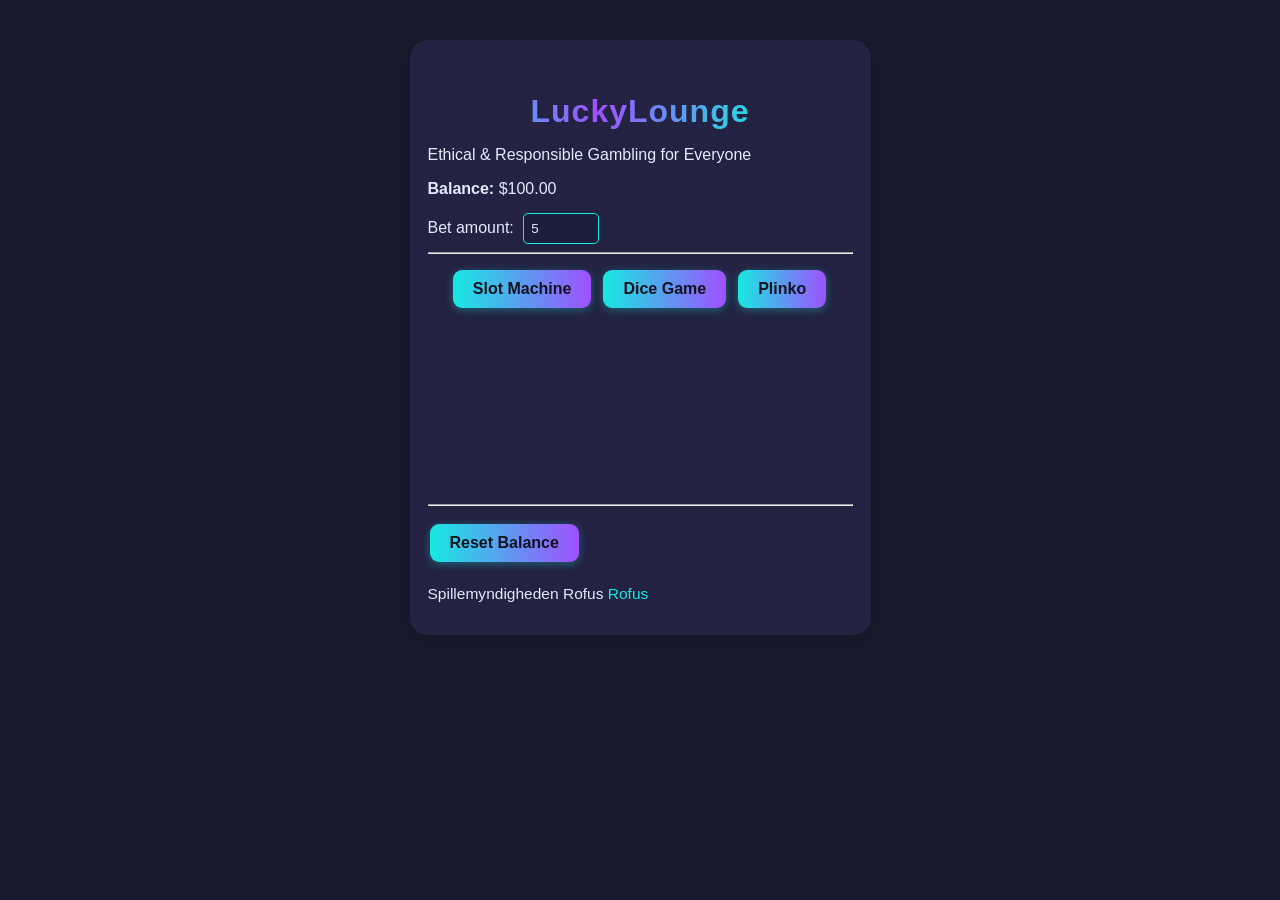
==== index.html @ 5c413198 "Update index.html" ====
<!DOCTYPE html>
<html lang="en">
<head>
  <meta charset="UTF-8">
  <title>LuckyLounge - Casino Games</title>
  <link rel="stylesheet" href="style.css">
</head>
<body>
<main id="app">
  <header>
    <h1>LuckyLounge</h1>
    <p>Ethical & Responsible Gambling for Everyone</p>
  </header>
  <section id="dashboard-section">
    <div style="margin-bottom:15px;">
      <strong>Balance:</strong> $<span id="balance"></span>
    </div>
    <label style="margin-bottom:10px;">Bet amount:
      <input type="number" id="bet-amount" min="1" value="5" style="width:60px;">
    </label>
    <hr/>
    <div class="game-buttons">
      <button onclick="showGame('slot')">Slot Machine</button>
      <button onclick="showGame('dice')">Dice Game</button>
      <button onclick="showGame('plinko')">Plinko</button>
    </div>
    <div id="game-section"></div>
    <hr/>
    <button onclick="resetBalance()" style="margin-top:10px;">Reset Balance</button>
    <div style="margin-top:8px;font-size:.97em;"> Spillemyndigheden Rofus <a href="https://www.spillemyndigheden.dk/rofus" target="_blank">Rofus</a></div>
  </section>
</main>
<script src="app.js"></script>
</body>
</html>
---- style.css ----
body {
  background: #19192c;
  color: #e1eaff;
  font-family: Segoe UI, Arial, sans-serif;
}
main#app {
  max-width: 425px;
  margin: 40px auto;
  padding: 32px 18px;
  background: #232242;
  border-radius: 18px;
  box-shadow: 0 6px 24px #0002;
}
h1 {
  font-size: 2rem;
  text-align:center;
  background: linear-gradient(90deg, #17e9e1, #9f50ff, #17e9e1 80%);
  background-clip: text;
  -webkit-background-clip: text;
  color: transparent;
  -webkit-text-fill-color: transparent;
  font-weight: 700;
  margin-bottom: 8px;
  letter-spacing: 1px;
}
h2 {
  text-align:center;
  color: #17e9e1;
}
button {
  margin: 8px 3px 15px 2px;
  padding: 10px 20px;
  font-size: 1em;
  background: linear-gradient(90deg, #17e9e1, #9f50ff );
  border:none;
  border-radius:9px;
  color:#13121e;
  font-weight:bold;
  cursor: pointer;
  box-shadow: 0 2px 8px #17e9e155;
  transition: background .16s;
}
button:hover { background: linear-gradient(90deg, #9f50ff, #17e9e1 ); }
input[type="number"] {
  border-radius:5px;
  border:1.3px solid #17e9e1;
  background: #1b1f3c;
  color: #e1eaff;
  padding: 7px;
  margin-left: 5px;
  margin-right:4px;
}
.game-buttons {
  display: flex;
  gap: 7px;
  justify-content:center;
}
#game-section { margin:18px auto 4px auto; min-height: 155px; }
/* --- Slot visuals --- */
.slot-reels {
  display: flex;
  justify-content: center;
  gap: 17px;
  margin: 17px 0 10px 0;
  height: 70px;
}
.slot-reel {
  width: 62px;
  height: 69px;
  background: linear-gradient(135deg, #2b215c 80%, #9f50ff1c);
  border-radius: 13px;
  color: #fff;
  font-size: 2.8em;
  display: flex;
  align-items: center;
  justify-content: center;
  box-shadow: 0 2px 18px rgba(23,233,225,.12);
  border: 2.5px solid #17e9e1;
  transition: box-shadow .2s, border-color .2s;
}
.slot-reel.jackpot { box-shadow: 0 0 32px #17e9e1,0 0 18px #fffa57; border-color: #fffa57; }
.slot-anim { animation: slotspin 0.21s linear 1; }
@keyframes slotspin {
  0% {transform:scaleY(1);}
  35% {transform:scaleY(0.5);}
  65% {transform:scaleY(1.4);}
  100% {transform:scaleY(1);}
}
/* --- Dice --- */
.dice-face {
  display: flex;
  align-items: center;
  justify-content: center;
  margin: 10px auto 5px auto;
}
.dice-svg {
  width: 62px; height: 62px;
  margin: 0 auto;
  border-radius: 12px;
  box-shadow: 0 2px 18px #17e9e117;
  background: linear-gradient(135deg,#232242,#1b1f3c 85%);
}
.dice-svg .dot { fill: #17e9e1; }
.dice-svg.jackpot { box-shadow: 0 0 32px #17e9e1,0 0 20px #9f50ff; }
/* --- Plinko --- */
.plinko-board { display: grid; grid-template-columns: repeat(7, 36px); grid-gap: 2px; justify-content:center; }
.plinko-cell {
  width:36px;height:36px;
  background:#3d2e72;
  border-radius:50%;
  display:flex;
  align-items:center;justify-content:center;
  font-size:1.35em;
  box-shadow:0 1px 7px #9f50ff19;
  transition: background .2s;
}
.plinko-ball {
  background: linear-gradient(135deg,#17e9e1,#9f50ff);
  color: #232242;
  font-weight:bold;
  box-shadow:0 2px 13px #17e9e176;
  z-index:2;
}
.plinko-prize-row {
  display: grid;
  grid-template-columns: repeat(7,36px);
  grid-gap: 2px;
  font-size: 1.13em;
  justify-content: center;
  margin-top: 8px;
}
.plinko-prize-cell {
  text-align:center;
  color:#fff;
  font-weight:bold;
  background: linear-gradient(90deg,#413193,#232242);
  border-radius:13px;
  border:2px solid #17e9e1;
  margin-bottom:6px;
  padding:6px 3px;
  transition: border-color .2s;
}
.plinko-prize-cell.jackpot {background: linear-gradient(90deg,#17e9e1,#fffa57); color:#232242; border-color: #fffa57;}
.plinko-skull { color: #ff3c82; background: #291f2a;}
a {
  color: #17e9e1;
  text-decoration: none;
  font-weight: 500;
  transition: color .2s;
}
a:hover { color: #9f50ff; text-decoration: underline; }
::-webkit-scrollbar { width:8px; background: #232242; }
::-webkit-scrollbar-thumb { background: #9f50ff; border-radius:8px; }
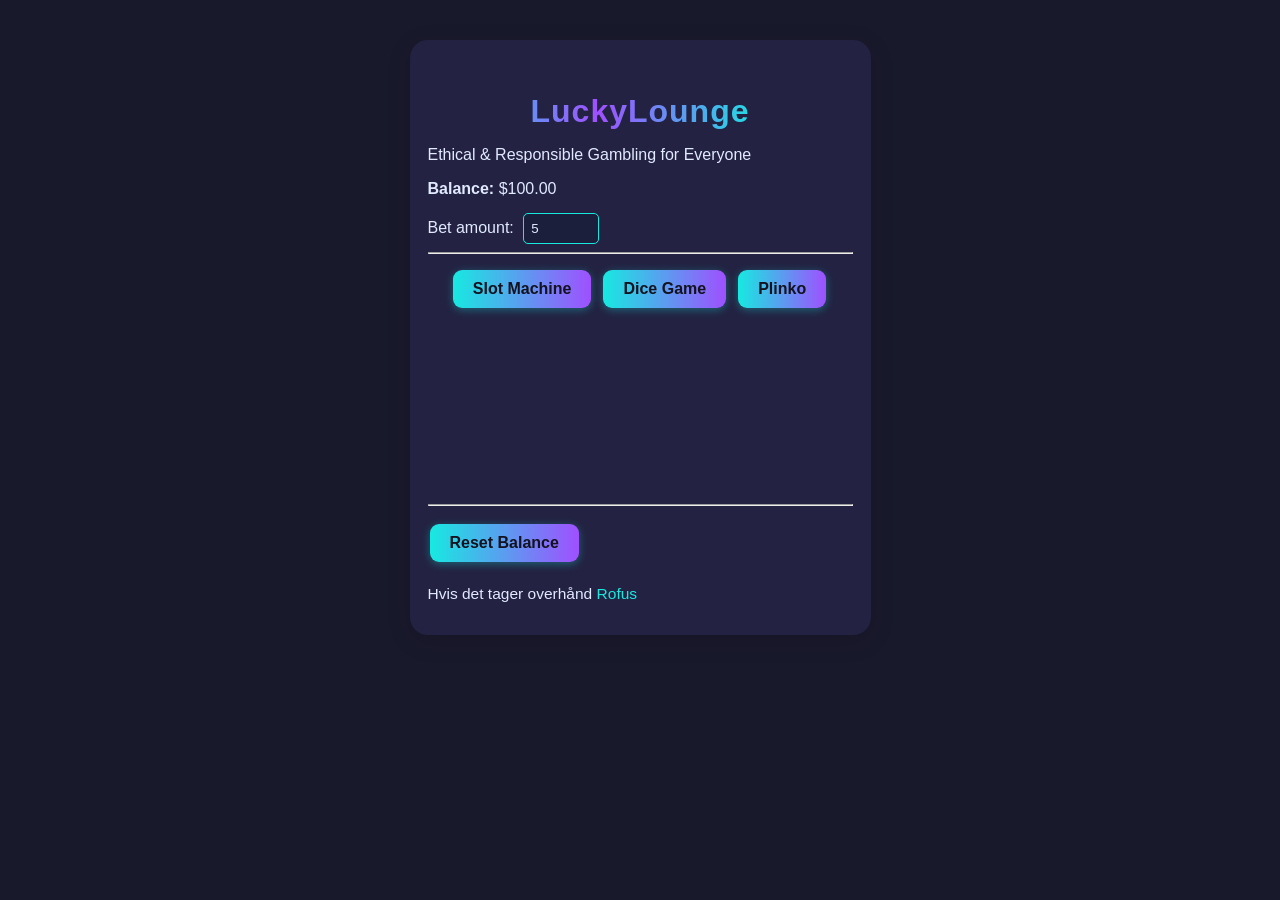
==== commit 0c11ce5d: "Update index.html" ====
--- a/index.html
+++ b/index.html
@@ -27,7 +27,7 @@
     <div id="game-section"></div>
     <hr/>
     <button onclick="resetBalance()" style="margin-top:10px;">Reset Balance</button>
-    <div style="margin-top:8px;font-size:.97em;"> Spillemyndigheden Rofus <a href="https://www.spillemyndigheden.dk/rofus" target="_blank">Rofus</a></div>
+    <div style="margin-top:8px;font-size:.97em;"> Hvis det tager overhånd <a href="https://www.spillemyndigheden.dk/rofus" target="_blank">Rofus</a></div>
   </section>
 </main>
 <script src="app.js"></script>
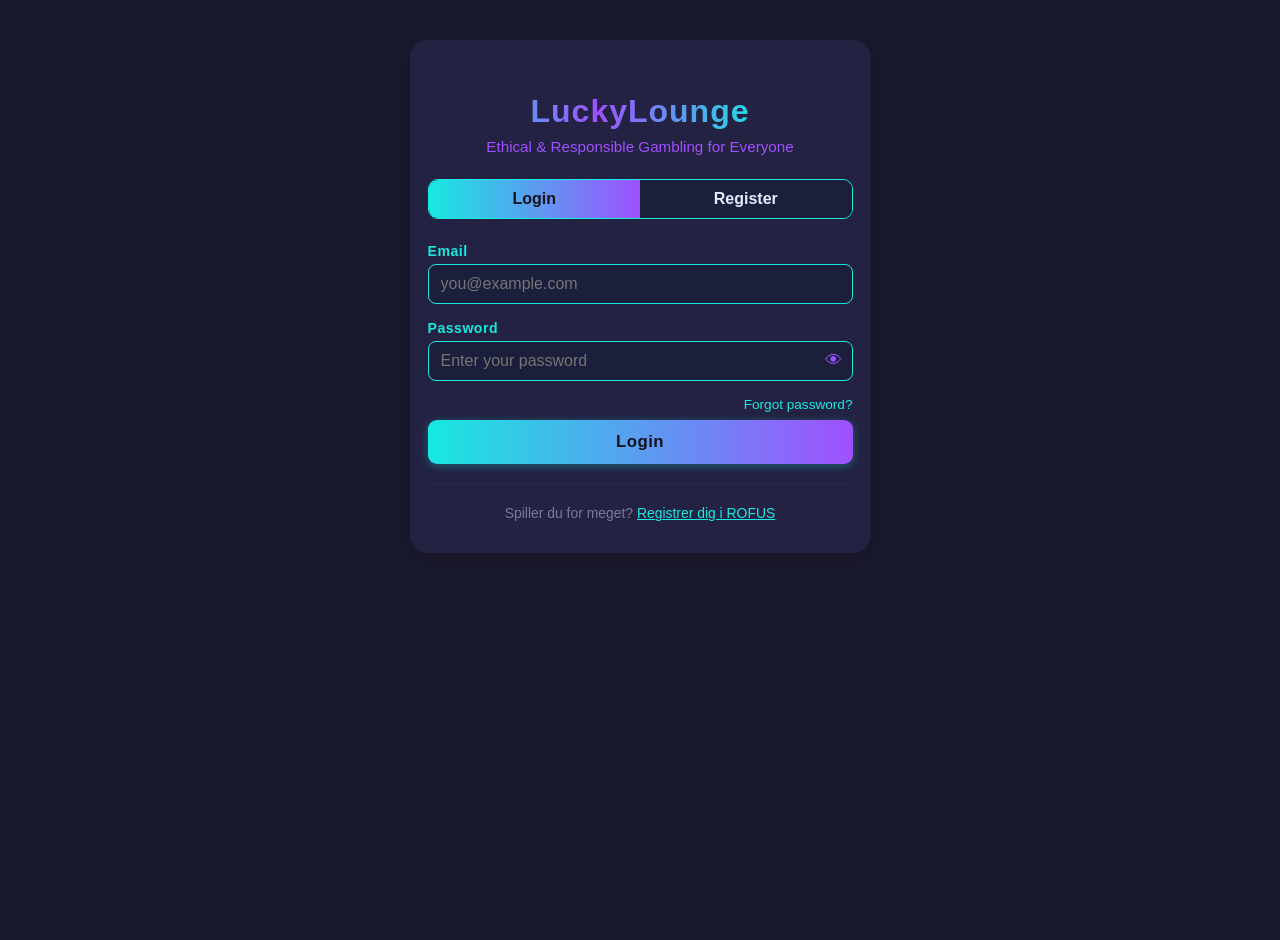
==== commit a1160986: "Update index.html" ====
--- a/index.html
+++ b/index.html
@@ -9,7 +9,12 @@
 <main id="app">
   <header>
     <h1>LuckyLounge</h1>
-    <p>Ethical & Responsible Gambling for Everyone</p>
+    <p>Ethical &amp; Responsible Gambling for Everyone</p>
+    <div id="user-bar" style="text-align:center; margin-top:6px; font-size:0.92em; color:#9f50ff;">
+      👤 <span id="user-greeting"></span>
+      &nbsp;·&nbsp;
+      <a href="#" onclick="logout()" style="color:#ff3c82; font-weight:600;">Logout</a>
+    </div>
   </header>
   <section id="dashboard-section">
     <div style="margin-bottom:15px;">
@@ -27,9 +32,25 @@
     <div id="game-section"></div>
     <hr/>
     <button onclick="resetBalance()" style="margin-top:10px;">Reset Balance</button>
-    <div style="margin-top:8px;font-size:.97em;"> Hvis det tager overhånd <a href="https://www.spillemyndigheden.dk/rofus" target="_blank">Rofus</a></div>
+    <div style="margin-top:8px;font-size:.97em;">Hvis det tager overhånd <a href="https://www.spillemyndigheden.dk/rofus" target="_blank">Rofus</a></div>
   </section>
 </main>
 <script src="app.js"></script>
+<script>
+  (function() {
+    const user = sessionStorage.getItem('ll_user');
+    if (!user) {
+      window.location.href = 'login.html';
+    } else {
+      const parsed = JSON.parse(user);
+      document.getElementById('user-greeting').textContent = parsed.username;
+    }
+  })();
+
+  function logout() {
+    sessionStorage.removeItem('ll_user');
+    window.location.href = 'login.html';
+  }
+</script>
 </body>
 </html>
--- a/style.css
+++ b/style.css
@@ -7,7 +7,7 @@
   max-width: 425px;
   margin: 40px auto;
   padding: 32px 18px;
-  background: #232242;
+  background:#232242;
   border-radius: 18px;
   box-shadow: 0 6px 24px #0002;
 }
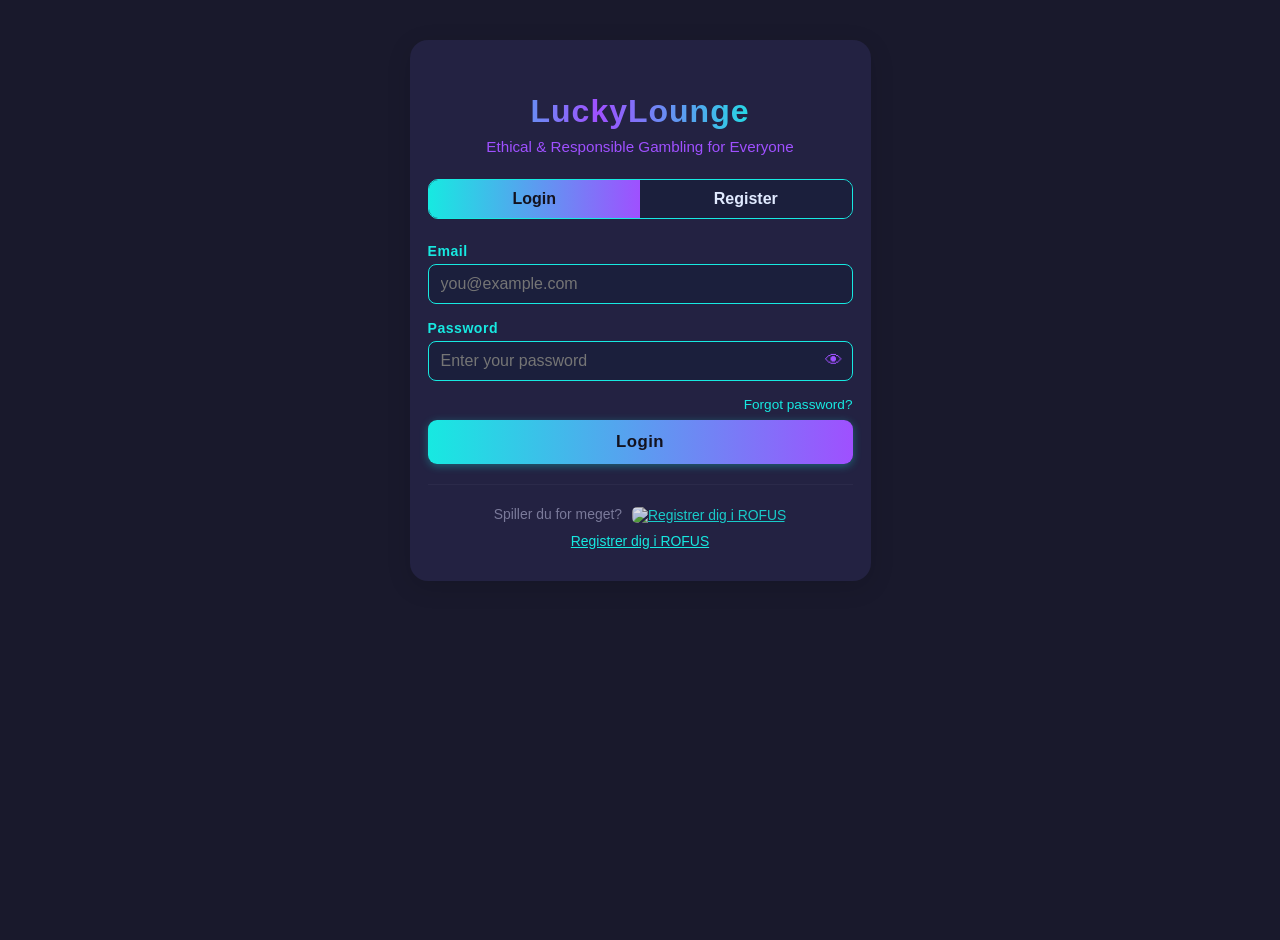
==== commit 3d081027: "Update index.html" ====
--- a/index.html
+++ b/index.html
@@ -2,8 +2,35 @@
 <html lang="en">
 <head>
   <meta charset="UTF-8">
+  <meta name="viewport" content="width=device-width, initial-scale=1.0">
   <title>LuckyLounge - Casino Games</title>
   <link rel="stylesheet" href="style.css">
+  <style>
+    .bet-row {
+      display: flex;
+      align-items: center;
+      gap: 10px;
+      margin-bottom: 15px;
+    }
+    .max-btn {
+      padding: 7px 16px;
+      font-size: 0.9em;
+      background: transparent;
+      border: 2px solid #17e94f;
+      border-radius: 9px;
+      color: #17e94f;
+      font-weight: bold;
+      cursor: pointer;
+      box-shadow: 0 0 8px #17e94f44;
+      transition: background .16s, color .16s, box-shadow .16s;
+      margin: 0;
+    }
+    .max-btn:hover {
+      background: #17e94f;
+      color: #13121e;
+      box-shadow: 0 0 16px #17e94f88;
+    }
+  </style>
 </head>
 <body>
 <main id="app">
@@ -20,9 +47,12 @@
     <div style="margin-bottom:15px;">
       <strong>Balance:</strong> $<span id="balance"></span>
     </div>
-    <label style="margin-bottom:10px;">Bet amount:
-      <input type="number" id="bet-amount" min="1" value="5" style="width:60px;">
-    </label>
+    <div class="bet-row">
+      <label>Bet amount:
+        <input type="number" id="bet-amount" min="1" value="5" style="width:60px;">
+      </label>
+      <button class="max-btn" onclick="setMaxBet()">Max</button>
+    </div>
     <hr/>
     <div class="game-buttons">
       <button onclick="showGame('slot')">Slot Machine</button>
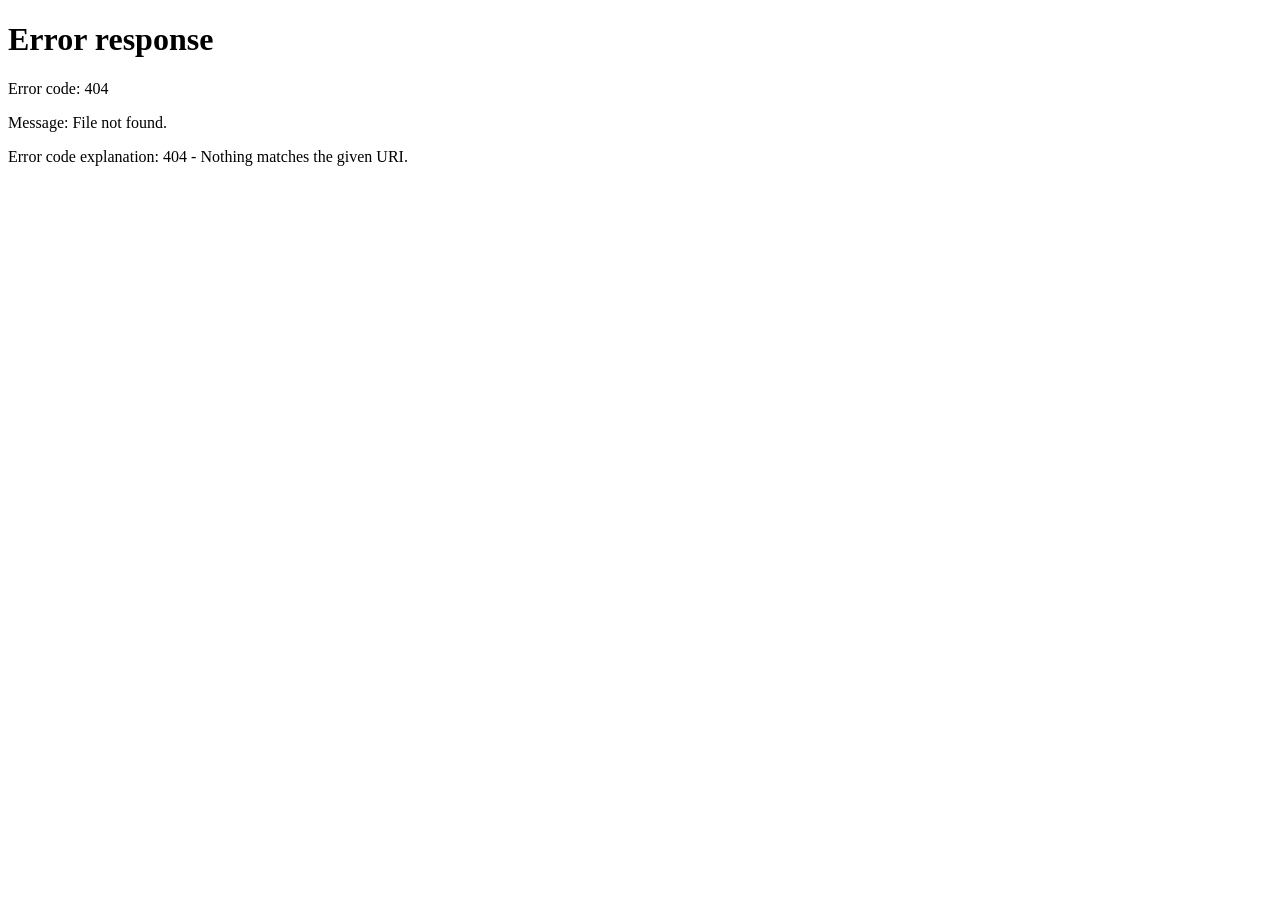
==== commit ad07f8a8: "Refactor index.html for improved layout and functionality Updated the HTML structure and added new s" ====
--- a/index.html
+++ b/index.html
@@ -4,83 +4,111 @@
   <meta charset="UTF-8">
   <meta name="viewport" content="width=device-width, initial-scale=1.0">
   <title>LuckyLounge - Casino Games</title>
-  <link rel="stylesheet" href="style.css">
-  <style>
-    .bet-row {
-      display: flex;
-      align-items: center;
-      gap: 10px;
-      margin-bottom: 15px;
-    }
-    .max-btn {
-      padding: 7px 16px;
-      font-size: 0.9em;
-      background: transparent;
-      border: 2px solid #17e94f;
-      border-radius: 9px;
-      color: #17e94f;
-      font-weight: bold;
-      cursor: pointer;
-      box-shadow: 0 0 8px #17e94f44;
-      transition: background .16s, color .16s, box-shadow .16s;
-      margin: 0;
-    }
-    .max-btn:hover {
-      background: #17e94f;
-      color: #13121e;
-      box-shadow: 0 0 16px #17e94f88;
-    }
-  </style>
+  <link rel="stylesheet" href="styles.css">
+  <script src="app.js" defer></script>
 </head>
 <body>
-<main id="app">
-  <header>
-    <h1>LuckyLounge</h1>
-    <p>Ethical &amp; Responsible Gambling for Everyone</p>
-    <div id="user-bar" style="text-align:center; margin-top:6px; font-size:0.92em; color:#9f50ff;">
-      👤 <span id="user-greeting"></span>
-      &nbsp;·&nbsp;
-      <a href="#" onclick="logout()" style="color:#ff3c82; font-weight:600;">Logout</a>
-    </div>
-  </header>
-  <section id="dashboard-section">
-    <div style="margin-bottom:15px;">
-      <strong>Balance:</strong> $<span id="balance"></span>
-    </div>
-    <div class="bet-row">
-      <label>Bet amount:
-        <input type="number" id="bet-amount" min="1" value="5" style="width:60px;">
-      </label>
-      <button class="max-btn" onclick="setMaxBet()">Max</button>
-    </div>
-    <hr/>
-    <div class="game-buttons">
-      <button onclick="showGame('slot')">Slot Machine</button>
-      <button onclick="showGame('dice')">Dice Game</button>
-      <button onclick="showGame('plinko')">Plinko</button>
-    </div>
-    <div id="game-section"></div>
-    <hr/>
-    <button onclick="resetBalance()" style="margin-top:10px;">Reset Balance</button>
-    <div style="margin-top:8px;font-size:.97em;">Hvis det tager overhånd <a href="https://www.spillemyndigheden.dk/rofus" target="_blank">Rofus</a></div>
-  </section>
-</main>
-<script src="app.js"></script>
-<script>
-  (function() {
-    const user = sessionStorage.getItem('ll_user');
-    if (!user) {
-      window.location.href = 'login.html';
-    } else {
-      const parsed = JSON.parse(user);
-      document.getElementById('user-greeting').textContent = parsed.username;
-    }
-  })();
+  <main id="app">
+    <header>
+      <h1>LuckyLounge</h1>
+      <p>Ethical &amp; Responsible Gambling for Everyone</p>
+      <div id="user-bar" class="user-bar">
+        <div class="account-pill">
+          <span class="account-label">Signed in</span>
+          <strong id="user-greeting"></strong>
+        </div>
+        <nav class="account-actions" aria-label="Account actions">
+          <a class="account-link" href="wallet.html">Virtual money</a>
+          <a class="account-link logout-link" href="#" id="logout-link">Logout</a>
+        </nav>
+      </div>
+    </header>
 
-  function logout() {
-    sessionStorage.removeItem('ll_user');
-    window.location.href = 'login.html';
-  }
-</script>
+    <section id="frontpage-section">
+      <div class="intro-panel">
+        <p class="eyebrow">Play money only</p>
+        <h2>Choose a game before you play</h2>
+        <p>
+          LuckyLounge is for short entertainment with virtual money. Pick a game,
+          set a small limit, and stop when it stops being fun.
+        </p>
+      </div>
+
+      <div class="game-preview-grid" aria-label="Available games">
+        <article class="game-card">
+          <div class="game-card-art slot-art" aria-hidden="true">
+            <span>&#127826;</span>
+            <span>&#11088;</span>
+            <span>&#128142;</span>
+          </div>
+          <h3>Slot Machine</h3>
+          <p>Spin three reels. Matching symbols can return a virtual prize.</p>
+          <a class="game-choice-btn" href="slot.html">Open Slot Machine</a>
+        </article>
+
+        <article class="game-card">
+          <div class="game-card-art dice-art" aria-hidden="true">
+            <span></span>
+            <span></span>
+            <span></span>
+            <span></span>
+            <span></span>
+            <span></span>
+          </div>
+          <h3>Dice Game</h3>
+          <p>Roll one die. Rolling a six gives the highest virtual payout.</p>
+          <a class="game-choice-btn" href="dice.html">Open Dice Game</a>
+        </article>
+
+        <article class="game-card">
+          <div class="game-card-art plinko-art" aria-hidden="true">
+            <div class="preview-plinko-row">
+              <span></span>
+            </div>
+            <div class="preview-plinko-row">
+              <span></span>
+              <span></span>
+            </div>
+            <div class="preview-plinko-row">
+              <span></span>
+              <span></span>
+              <span></span>
+            </div>
+            <div class="preview-plinko-row">
+              <strong>20x</strong>
+              <strong>Lose</strong>
+              <strong>20x</strong>
+            </div>
+          </div>
+          <h3>Plinko</h3>
+          <p>Drop the ball through the board and see which prize slot it reaches.</p>
+          <a class="game-choice-btn" href="plinko.html">Open Plinko</a>
+        </article>
+      </div>
+
+      <aside class="responsible-panel">
+        <div>
+          <p class="eyebrow">Important</p>
+          <h2>ROFUS and responsible play</h2>
+          <p>
+            If gambling starts to feel stressful, hard to control, or no longer fun,
+            take a break and use official help tools.
+          </p>
+        </div>
+        <a class="rofus-card" href="https://www.spillemyndigheden.dk/rofus" target="_blank">
+          <img
+            src="https://www.spillemyndigheden.dk/uploads/styles/cropped_style/public/2018-12/spm-m%C3%A6rket-centered_0.jpg?itok=l9rOKFnd"
+            alt="ROFUS">
+          <span>Go to ROFUS</span>
+        </a>
+      </aside>
+    </section>
+
+    <nav class="frontpage-nav" aria-label="Project links">
+      <a href="wallet.html">Add virtual money</a>
+      <a href="about.html">About the project</a>
+      <a href="https://www.spillemyndigheden.dk/rofus" target="_blank">ROFUS</a>
+    </nav>
+  </main>
 </body>
 </html>
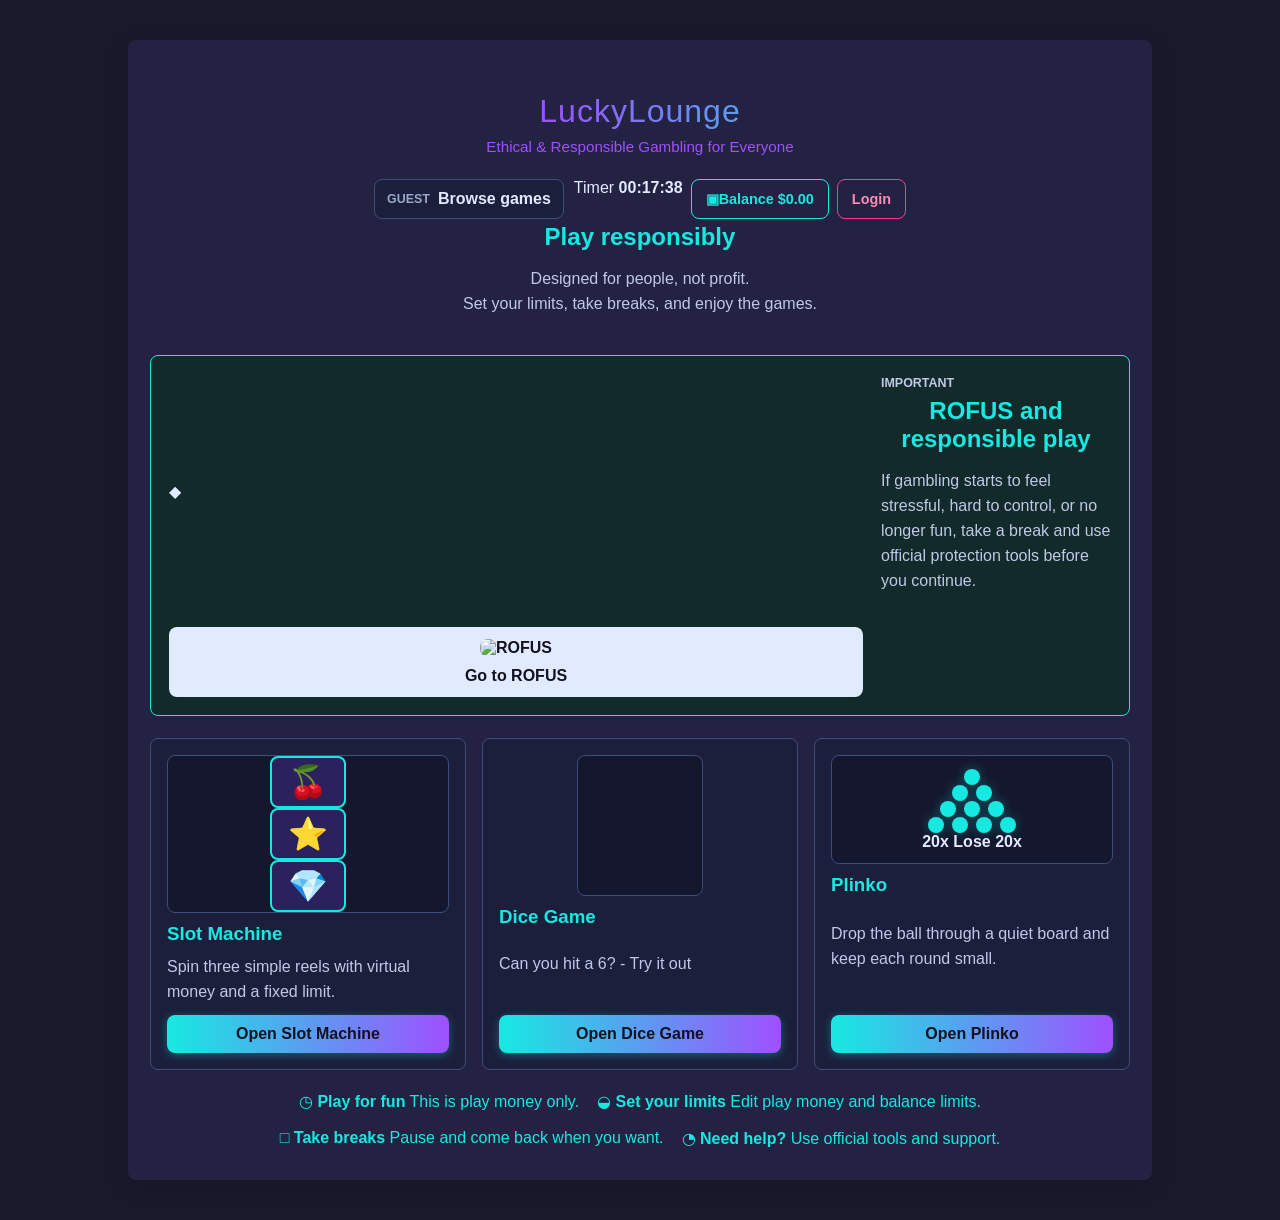
==== commit 2256298e: "Revise homepage for responsible gaming emphasis Updated the title and content to emphasize responsib" ====
--- a/index.html
+++ b/index.html
@@ -1,16 +1,18 @@
 <!DOCTYPE html>
 <html lang="en">
 <head>
+  <!-- Basic page metadata and shared homepage assets. -->
   <meta charset="UTF-8">
   <meta name="viewport" content="width=device-width, initial-scale=1.0">
-  <title>LuckyLounge - Casino Games</title>
+  <title>LuckyLounge - Responsible Game Selection</title>
   <link rel="stylesheet" href="styles.css">
   <script src="app.js" defer></script>
 </head>
-<body>
+<body class="frontpage-body">
   <main id="app">
+    <!-- Top brand and account area shown on the homepage. -->
     <header>
-      <h1>LuckyLounge</h1>
+      <h1><a href="index.html">LuckyLounge</a></h1>
       <p>Ethical &amp; Responsible Gambling for Everyone</p>
       <div id="user-bar" class="user-bar">
         <div class="account-pill">
@@ -18,81 +20,37 @@
           <strong id="user-greeting"></strong>
         </div>
         <nav class="account-actions" aria-label="Account actions">
-          <a class="account-link" href="wallet.html">Virtual money</a>
+          <span class="timer-pill">Timer <strong>00:17:38</strong></span>
+          <a class="account-link balance-link" href="wallet.html">
+            <span class="account-icon" aria-hidden="true">▣</span>
+            <span>Balance <strong>$<span id="balance"></span></strong></span>
+          </a>
           <a class="account-link logout-link" href="#" id="logout-link">Logout</a>
         </nav>
       </div>
     </header>
 
+    <!-- Main homepage content with intro text, safety banner, and game cards. -->
     <section id="frontpage-section">
+      <!-- Hero message that frames the site around responsible play. -->
       <div class="intro-panel">
-        <p class="eyebrow">Play money only</p>
-        <h2>Choose a game before you play</h2>
+        <h2>Play <span>responsibly</span></h2>
         <p>
-          LuckyLounge is for short entertainment with virtual money. Pick a game,
-          set a small limit, and stop when it stops being fun.
+          Designed for people, not profit.
+          <br>
+          Set your limits, take breaks, and enjoy the games.
         </p>
       </div>
 
-      <div class="game-preview-grid" aria-label="Available games">
-        <article class="game-card">
-          <div class="game-card-art slot-art" aria-hidden="true">
-            <span>&#127826;</span>
-            <span>&#11088;</span>
-            <span>&#128142;</span>
-          </div>
-          <h3>Slot Machine</h3>
-          <p>Spin three reels. Matching symbols can return a virtual prize.</p>
-          <a class="game-choice-btn" href="slot.html">Open Slot Machine</a>
-        </article>
-
-        <article class="game-card">
-          <div class="game-card-art dice-art" aria-hidden="true">
-            <span></span>
-            <span></span>
-            <span></span>
-            <span></span>
-            <span></span>
-            <span></span>
-          </div>
-          <h3>Dice Game</h3>
-          <p>Roll one die. Rolling a six gives the highest virtual payout.</p>
-          <a class="game-choice-btn" href="dice.html">Open Dice Game</a>
-        </article>
-
-        <article class="game-card">
-          <div class="game-card-art plinko-art" aria-hidden="true">
-            <div class="preview-plinko-row">
-              <span></span>
-            </div>
-            <div class="preview-plinko-row">
-              <span></span>
-              <span></span>
-            </div>
-            <div class="preview-plinko-row">
-              <span></span>
-              <span></span>
-              <span></span>
-            </div>
-            <div class="preview-plinko-row">
-              <strong>20x</strong>
-              <strong>Lose</strong>
-              <strong>20x</strong>
-            </div>
-          </div>
-          <h3>Plinko</h3>
-          <p>Drop the ball through the board and see which prize slot it reaches.</p>
-          <a class="game-choice-btn" href="plinko.html">Open Plinko</a>
-        </article>
-      </div>
-
+      <!-- Responsible gambling notice with a direct link to ROFUS. -->
       <aside class="responsible-panel">
+        <div class="responsible-icon" aria-hidden="true">◆</div>
         <div>
           <p class="eyebrow">Important</p>
           <h2>ROFUS and responsible play</h2>
           <p>
             If gambling starts to feel stressful, hard to control, or no longer fun,
-            take a break and use official help tools.
+            take a break and use official protection tools before you continue.
           </p>
         </div>
         <a class="rofus-card" href="https://www.spillemyndigheden.dk/rofus" target="_blank">
@@ -102,12 +60,82 @@
           <span>Go to ROFUS</span>
         </a>
       </aside>
+
+      <!-- Overview cards that link to each available game. -->
+      <div class="game-preview-grid" aria-label="Available games">
+        <article class="game-card">
+          <div class="game-card-art slot-art" aria-hidden="true">
+            <div class="slot-machine-preview">
+              <span class="slot-preview-reel">&#127826;</span>
+              <span class="slot-preview-reel">&#11088;</span>
+              <span class="slot-preview-reel">&#128142;</span>
+              <div class="slot-lever"></div>
+            </div>
+          </div>
+          <h3>Slot Machine</h3>
+          <p>Spin three simple reels with virtual money and a fixed limit.</p>
+          <a class="game-choice-btn" href="slot.html">Open Slot Machine</a>
+        </article>
+
+        <article class="game-card">
+          <div class="game-card-art dice-art" aria-hidden="true">
+            <div class="simple-dice-preview">
+              <span></span>
+              <span></span>
+              <span></span>
+              <span></span>
+              <span></span>
+              <span></span>
+            </div>
+          </div>
+          <h3>Dice Game</h3>
+          <p>Can you hit a 6? - Try it out</p>
+          <a class="game-choice-btn" href="dice.html">Open Dice Game</a>
+        </article>
+
+        <article class="game-card">
+          <div class="game-card-art plinko-art" aria-hidden="true">
+            <div class="plinko-preview-board">
+              <div class="preview-plinko-row"><span></span></div>
+              <div class="preview-plinko-row"><span></span><span></span></div>
+              <div class="preview-plinko-row"><span></span><span></span><span></span></div>
+              <div class="preview-plinko-row"><span></span><span></span><span></span><span></span></div>
+              <div class="preview-plinko-prizes">
+                <strong>20x</strong>
+                <strong>Lose</strong>
+                <strong>20x</strong>
+              </div>
+            </div>
+          </div>
+          <h3>Plinko</h3>
+          <p>Drop the ball through a quiet board and keep each round small.</p>
+          <a class="game-choice-btn" href="plinko.html">Open Plinko</a>
+        </article>
+      </div>
     </section>
 
+    <!-- Quick links to supporting pages and player safety information. -->
     <nav class="frontpage-nav" aria-label="Project links">
-      <a href="wallet.html">Add virtual money</a>
-      <a href="about.html">About the project</a>
-      <a href="https://www.spillemyndigheden.dk/rofus" target="_blank">ROFUS</a>
+      <a href="about.html">
+        <span class="nav-icon" aria-hidden="true">◷</span>
+        <strong>Play for fun</strong>
+        <span>This is play money only.</span>
+      </a>
+      <a href="wallet.html">
+        <span class="nav-icon" aria-hidden="true">◒</span>
+        <strong>Set your limits</strong>
+        <span>Edit play money and balance limits.</span>
+      </a>
+      <a href="about.html">
+        <span class="nav-icon" aria-hidden="true">□</span>
+        <strong>Take breaks</strong>
+        <span>Pause and come back when you want.</span>
+      </a>
+      <a href="https://www.spillemyndigheden.dk/rofus" target="_blank">
+        <span class="nav-icon" aria-hidden="true">◔</span>
+        <strong>Need help?</strong>
+        <span>Use official tools and support.</span>
+      </a>
     </nav>
   </main>
 </body>
--- a/styles.css
+++ b/styles.css
@@ -0,0 +1,1031 @@
+body {
+  background: #19192c;
+  color: #e1eaff;
+  font-family: Segoe UI, Arial, sans-serif;
+  min-height: 100vh;
+  margin: 0;
+}
+
+main#app {
+  max-width: 980px;
+  margin: 40px auto;
+  padding: 32px 22px;
+  background: #232242;
+  border-radius: 8px;
+  box-shadow: 0 6px 24px #0002;
+}
+
+main#app.auth-app {
+  max-width: 425px;
+}
+
+h1 {
+  font-size: 2rem;
+  text-align: center;
+  background: linear-gradient(90deg, #17e9e1, #9f50ff, #17e9e1 80%);
+  background-clip: text;
+  -webkit-background-clip: text;
+  color: transparent;
+  -webkit-text-fill-color: transparent;
+  font-weight: 700;
+  margin-bottom: 8px;
+  letter-spacing: 1px;
+}
+
+h2,
+h4 {
+  text-align: center;
+  color: #17e9e1;
+}
+
+header p {
+  text-align: center;
+  color: #9f50ff;
+  margin: 0 0 24px 0;
+  font-size: 0.95em;
+}
+
+button {
+  margin: 8px 3px 15px 2px;
+  padding: 10px 20px;
+  font-size: 1em;
+  background: linear-gradient(90deg, #17e9e1, #9f50ff);
+  border: none;
+  border-radius: 8px;
+  color: #13121e;
+  font-weight: bold;
+  cursor: pointer;
+  box-shadow: 0 2px 8px #17e9e155;
+  transition: background .16s, color .16s, box-shadow .16s;
+}
+
+button:hover {
+  background: linear-gradient(90deg, #9f50ff, #17e9e1);
+}
+
+a {
+  color: #17e9e1;
+  text-decoration: none;
+  font-weight: 500;
+  transition: color .2s;
+}
+
+a:hover {
+  color: #9f50ff;
+  text-decoration: underline;
+}
+
+hr {
+  border: none;
+  border-top: 1px solid #2b2a4a;
+}
+
+.user-bar {
+  display: flex;
+  align-items: center;
+  justify-content: center;
+  gap: 10px;
+  margin: 14px auto 0 auto;
+  flex-wrap: wrap;
+}
+
+.account-pill {
+  display: flex;
+  align-items: center;
+  gap: 8px;
+  background: #1b1f3c;
+  border: 1px solid #3d4e7c;
+  border-radius: 8px;
+  color: #e1eaff;
+  min-height: 38px;
+  padding: 0 12px;
+}
+
+.account-label {
+  color: #9ca8c8;
+  font-size: 0.78em;
+  font-weight: 700;
+  letter-spacing: 0;
+  text-transform: uppercase;
+}
+
+.account-actions {
+  display: flex;
+  gap: 8px;
+  flex-wrap: wrap;
+  justify-content: center;
+}
+
+.account-link {
+  display: inline-flex;
+  align-items: center;
+  justify-content: center;
+  min-height: 38px;
+  padding: 0 14px;
+  background: transparent;
+  border: 1.5px solid #17e9e1;
+  border-radius: 8px;
+  color: #17e9e1;
+  font-size: 0.9em;
+  font-weight: 800;
+  text-decoration: none;
+}
+
+.account-link:hover {
+  background: #17e9e1;
+  color: #13121e;
+  text-decoration: none;
+}
+
+.account-link.logout-link {
+  border-color: #ff3c82;
+  color: #ff8bb4;
+}
+
+.account-link.logout-link:hover {
+  background: #ff3c82;
+  color: #fff;
+}
+
+#frontpage-section {
+  display: grid;
+  gap: 22px;
+}
+
+.intro-panel {
+  max-width: 680px;
+  margin: 0 auto;
+  text-align: center;
+}
+
+.intro-panel h2,
+.responsible-panel h2 {
+  margin: 4px 0 10px 0;
+}
+
+.intro-panel p,
+.responsible-panel p,
+.game-card p {
+  color: #c0c8e8;
+  line-height: 1.55;
+}
+
+.eyebrow {
+  color: #17e9e1;
+  font-size: 0.78em;
+  font-weight: 700;
+  letter-spacing: 0;
+  margin: 0;
+  text-transform: uppercase;
+}
+
+.game-preview-grid {
+  display: grid;
+  grid-template-columns: repeat(3, minmax(0, 1fr));
+  gap: 16px;
+}
+
+.game-card {
+  background: #1b1f3c;
+  border: 1px solid #3d4e7c;
+  border-radius: 8px;
+  padding: 16px;
+  display: grid;
+  gap: 10px;
+  min-height: 270px;
+}
+
+.game-card h3 {
+  color: #17e9e1;
+  margin: 0;
+}
+
+.game-card p {
+  margin: 0;
+}
+
+.game-card-art {
+  min-height: 90px;
+  border: 1px solid #3d4e7c;
+  border-radius: 8px;
+  background: #14172d;
+  display: flex;
+  align-items: center;
+  justify-content: center;
+}
+
+.slot-art {
+  gap: 6px;
+}
+
+.slot-art span {
+  width: 72px;
+  min-height: 48px;
+  border: 2px solid #17e9e1;
+  border-radius: 8px;
+  display: flex;
+  align-items: center;
+  justify-content: center;
+  color: #fff;
+  font-size: 2em;
+  text-align: center;
+  background: #2b215c;
+}
+
+.dice-art {
+  width: 88px;
+  min-height: 88px;
+  justify-self: center;
+  display: grid;
+  grid-template-columns: repeat(3, 1fr);
+  grid-template-rows: repeat(3, 1fr);
+  gap: 8px;
+  padding: 18px;
+}
+
+.dice-art span {
+  width: 10px;
+  height: 10px;
+  background: #17e9e1;
+  border-radius: 50%;
+  align-self: center;
+  justify-self: center;
+}
+
+.dice-art span:nth-child(1) { grid-area: 1 / 1; }
+.dice-art span:nth-child(2) { grid-area: 1 / 3; }
+.dice-art span:nth-child(3) { grid-area: 2 / 1; }
+.dice-art span:nth-child(4) { grid-area: 2 / 3; }
+.dice-art span:nth-child(5) { grid-area: 3 / 1; }
+.dice-art span:nth-child(6) { grid-area: 3 / 3; }
+
+.plinko-art {
+  flex-direction: column;
+  gap: 6px;
+}
+
+.preview-plinko-row {
+  display: flex;
+  justify-content: center;
+  gap: 8px;
+}
+
+.preview-plinko-row span {
+  width: 16px;
+  height: 16px;
+  border-radius: 50%;
+  background: #17e9e1;
+  box-shadow: 0 0 12px #17e9e155;
+}
+
+.preview-plinko-row strong {
+  min-width: 38px;
+  border: 1px solid #17e9e1;
+  border-radius: 8px;
+  color: #e1eaff;
+  font-size: 0.72em;
+  padding: 4px 2px;
+  text-align: center;
+}
+
+.preview-plinko-row strong:nth-child(2) {
+  border-color: #ff3c82;
+  color: #ff8bb4;
+}
+
+.game-choice-btn {
+  display: inline-block;
+  width: 100%;
+  align-self: end;
+  margin: 0;
+  padding: 10px 20px;
+  background: linear-gradient(90deg, #17e9e1, #9f50ff);
+  border-radius: 8px;
+  box-sizing: border-box;
+  color: #13121e;
+  font-weight: 800;
+  text-align: center;
+  text-decoration: none;
+  box-shadow: 0 2px 8px #17e9e155;
+}
+
+.game-choice-btn:hover {
+  color: #13121e;
+  text-decoration: none;
+  background: linear-gradient(90deg, #9f50ff, #17e9e1);
+}
+
+.responsible-panel {
+  display: grid;
+  grid-template-columns: 1fr 230px;
+  gap: 18px;
+  align-items: center;
+  padding: 18px;
+  border: 1.5px solid #17e9e1;
+  border-radius: 8px;
+  background: #122a29;
+}
+
+.rofus-card {
+  display: grid;
+  justify-items: center;
+  gap: 10px;
+  color: #13121e;
+  background: #e1eaff;
+  border-radius: 8px;
+  padding: 12px;
+  text-align: center;
+  font-weight: 800;
+}
+
+.rofus-card:hover {
+  color: #13121e;
+  text-decoration: none;
+}
+
+.rofus-card img {
+  max-width: 100%;
+  border-radius: 8px;
+}
+
+.frontpage-nav {
+  display: flex;
+  justify-content: center;
+  gap: 18px;
+  margin-top: 22px;
+  flex-wrap: wrap;
+}
+
+.game-app {
+  max-width: 820px;
+}
+
+.game-page-intro {
+  text-align: center;
+  max-width: 620px;
+  margin: 0 auto 18px auto;
+}
+
+.game-page-intro p {
+  color: #c0c8e8;
+  line-height: 1.55;
+}
+
+.back-link {
+  display: inline-block;
+  margin-bottom: 16px;
+}
+
+.responsible-mini {
+  background: #122a29;
+  border: 1.5px solid #17e9e1;
+  border-radius: 8px;
+  color: #c0c8e8;
+  margin: 0 0 22px 0;
+  padding: 14px 16px;
+  text-align: center;
+}
+
+.responsible-mini strong {
+  color: #17e9e1;
+}
+
+#dashboard-section {
+  margin-top: 24px;
+  display: grid;
+  grid-template-columns: 260px 1fr;
+  gap: 20px;
+  align-items: start;
+}
+
+.play-controls {
+  background: #1b1f3c;
+  border: 1px solid #3d4e7c;
+  border-radius: 8px;
+  padding: 16px;
+}
+
+.balance-row {
+  margin-bottom: 15px;
+}
+
+.bet-row {
+  display: flex;
+  align-items: center;
+  gap: 10px;
+  margin-bottom: 15px;
+}
+
+.bet-input,
+input[type="number"] {
+  width: 60px;
+  border-radius: 5px;
+  border: 1.3px solid #17e9e1;
+  background: #1b1f3c;
+  color: #e1eaff;
+  padding: 7px;
+  margin-left: 5px;
+  margin-right: 4px;
+}
+
+.max-btn {
+  padding: 7px 16px;
+  font-size: 0.9em;
+  background: transparent;
+  border: 2px solid #17e94f;
+  border-radius: 8px;
+  color: #17e94f;
+  font-weight: bold;
+  cursor: pointer;
+  box-shadow: 0 0 8px #17e94f44;
+  margin: 0;
+}
+
+.max-btn:hover {
+  background: #17e94f;
+  color: #13121e;
+  box-shadow: 0 0 16px #17e94f88;
+}
+
+.game-buttons {
+  display: flex;
+  gap: 7px;
+  justify-content: center;
+}
+
+#game-section {
+  margin: 0 auto 4px auto;
+  min-height: 155px;
+  width: 100%;
+}
+
+.empty-game-message {
+  color: #9ca8c8;
+  margin: 0;
+  text-align: center;
+}
+
+.game-result {
+  text-align: center;
+  min-height: 1.5em;
+}
+
+.reset-btn {
+  margin-top: 10px;
+}
+
+.responsible-link {
+  margin-top: 8px;
+  font-size: .97em;
+}
+
+.about-page p {
+  color: #c0c8e8;
+  line-height: 1.55;
+}
+
+.primary-link {
+  display: inline-block;
+  margin-top: 10px;
+}
+
+.secondary-link {
+  margin-left: 14px;
+}
+
+.wallet-page p {
+  color: #c0c8e8;
+  line-height: 1.55;
+}
+
+.wallet-balance-box {
+  background: #1b1f3c;
+  border: 1.5px solid #17e9e1;
+  border-radius: 8px;
+  display: grid;
+  gap: 8px;
+  margin: 18px 0;
+  padding: 16px;
+  text-align: center;
+}
+
+.wallet-balance-box span {
+  color: #c0c8e8;
+}
+
+.wallet-balance-box strong {
+  color: #17e9e1;
+  font-size: 1.8em;
+}
+
+.quiet-btn {
+  width: 100%;
+  margin: 10px 0 0 0;
+  background: transparent;
+  border: 1.5px solid #9f50ff;
+  color: #e1eaff;
+  box-shadow: none;
+}
+
+.quiet-btn:hover {
+  background: #2b215c;
+}
+
+.slot-reels {
+  display: flex;
+  justify-content: center;
+  gap: 17px;
+  margin: 17px 0 10px 0;
+  min-height: 70px;
+}
+
+.slot-reel {
+  width: 86px;
+  min-height: 69px;
+  background: linear-gradient(135deg, #2b215c 80%, #9f50ff1c);
+  border-radius: 8px;
+  color: #fff;
+  font-size: 2.6em;
+  display: flex;
+  align-items: center;
+  justify-content: center;
+  text-align: center;
+  box-shadow: 0 2px 18px rgba(23, 233, 225, .12);
+  border: 2.5px solid #17e9e1;
+  transition: box-shadow .2s, border-color .2s;
+}
+
+.slot-reel.jackpot {
+  box-shadow: 0 0 32px #17e9e1, 0 0 18px #fffa57;
+  border-color: #fffa57;
+}
+
+.slot-anim {
+  animation: slotspin 0.21s linear 1;
+}
+
+@keyframes slotspin {
+  0% { transform: scaleY(1); }
+  35% { transform: scaleY(0.5); }
+  65% { transform: scaleY(1.4); }
+  100% { transform: scaleY(1); }
+}
+
+.dice-face {
+  display: flex;
+  align-items: center;
+  justify-content: center;
+  margin: 10px auto 5px auto;
+}
+
+.dice-svg {
+  width: 62px;
+  height: 62px;
+  margin: 0 auto;
+  border-radius: 12px;
+  box-shadow: 0 2px 18px #17e9e117;
+  background: linear-gradient(135deg, #232242, #1b1f3c 85%);
+}
+
+.dice-svg .dot {
+  fill: #17e9e1;
+}
+
+.dice-svg.jackpot {
+  box-shadow: 0 0 32px #17e9e1, 0 0 20px #9f50ff;
+}
+
+.plinko-board-row {
+  display: flex;
+  justify-content: center;
+  gap: 10px;
+  margin-bottom: 10px;
+}
+
+.plinko-cell {
+  width: 44px;
+  height: 32px;
+  background: #3d2e72;
+  border-radius: 8px;
+  display: flex;
+  align-items: center;
+  justify-content: center;
+  font-size: 1.05em;
+  box-shadow: 0 1px 7px #9f50ff19;
+  transition: background .2s;
+}
+
+.plinko-ball {
+  background: linear-gradient(135deg, #17e9e1, #9f50ff);
+  color: #232242;
+  font-weight: bold;
+  box-shadow: 0 2px 13px #17e9e176;
+  z-index: 2;
+}
+
+.plinko-prize-row {
+  display: flex;
+  gap: 10px;
+  font-size: 0.95em;
+  justify-content: center;
+  margin-top: 12px;
+  flex-wrap: nowrap;
+}
+
+.plinko-prize-cell {
+  width: 44px;
+  box-sizing: border-box;
+  text-align: center;
+  color: #fff;
+  font-weight: bold;
+  background: linear-gradient(90deg, #413193, #232242);
+  border-radius: 8px;
+  border: 2px solid #17e9e1;
+  margin-bottom: 6px;
+  padding: 6px 3px;
+  transition: border-color .2s;
+}
+
+.plinko-alignment-note {
+  color: #9ca8c8;
+  font-size: 0.86em;
+  margin-top: 10px;
+  text-align: center;
+}
+
+.plinko-prize-cell.jackpot {
+  background: linear-gradient(90deg, #fffa57, #17e9e1);
+  color: #232242;
+  border-color: #fffa57;
+}
+
+.plinko-prize-cell.losing-slot {
+  background: #2a1220;
+  color: #ff8bb4;
+  border-color: #ff3c82;
+}
+
+.tab-row {
+  display: flex;
+  gap: 0;
+  margin-bottom: 24px;
+  border-radius: 8px;
+  overflow: hidden;
+  border: 1.5px solid #17e9e1;
+}
+
+.tab-btn {
+  flex: 1;
+  padding: 10px 0;
+  font-size: 1em;
+  font-weight: bold;
+  cursor: pointer;
+  border: none;
+  background: #1b1f3c;
+  color: #e1eaff;
+  border-radius: 0;
+  margin: 0;
+  box-shadow: none;
+}
+
+.tab-btn.active {
+  background: linear-gradient(90deg, #17e9e1, #9f50ff);
+  color: #13121e;
+}
+
+.tab-btn:hover:not(.active) {
+  background: #2b215c;
+}
+
+.form-group {
+  display: flex;
+  flex-direction: column;
+  margin-bottom: 16px;
+}
+
+.form-group label {
+  font-size: 0.88em;
+  color: #17e9e1;
+  margin-bottom: 5px;
+  font-weight: 600;
+  letter-spacing: 0.5px;
+}
+
+.form-group input {
+  border-radius: 8px;
+  border: 1.5px solid #17e9e1;
+  background: #1b1f3c;
+  color: #e1eaff;
+  padding: 10px 12px;
+  font-size: 1em;
+  outline: none;
+  transition: border-color .18s, box-shadow .18s;
+  box-sizing: border-box;
+  width: 100%;
+}
+
+.form-group input:focus {
+  border-color: #9f50ff;
+  box-shadow: 0 0 0 3px #9f50ff28;
+}
+
+.submit-btn {
+  width: 100%;
+  margin: 8px 0 0 0;
+  padding: 12px 0;
+  font-size: 1.05em;
+  background: linear-gradient(90deg, #17e9e1, #9f50ff);
+  border: none;
+  border-radius: 8px;
+  color: #13121e;
+  font-weight: bold;
+  cursor: pointer;
+  box-shadow: 0 2px 8px #17e9e155;
+  letter-spacing: 0.5px;
+}
+
+.submit-btn:hover {
+  background: linear-gradient(90deg, #9f50ff, #17e9e1);
+}
+
+.forgot-link {
+  display: block;
+  text-align: right;
+  margin-top: 6px;
+  font-size: 0.85em;
+  color: #17e9e1;
+  text-decoration: none;
+  font-weight: 500;
+}
+
+.forgot-link:hover {
+  color: #9f50ff;
+  text-decoration: underline;
+}
+
+.divider {
+  margin: 20px 0;
+}
+
+.status-msg {
+  min-height: 1.4em;
+  text-align: center;
+  font-size: 0.95em;
+  margin-top: 10px;
+  border-radius: 7px;
+  padding: 6px 10px;
+  display: none;
+}
+
+.status-msg.error {
+  display: block;
+  background: #2a1220;
+  color: #ff3c82;
+  border: 1px solid #ff3c8244;
+}
+
+.status-msg.success {
+  display: block;
+  background: #122a29;
+  color: #17e9e1;
+  border: 1px solid #17e9e144;
+}
+
+.password-wrapper {
+  position: relative;
+}
+
+.password-wrapper input {
+  padding-right: 58px;
+}
+
+.toggle-pw {
+  position: absolute;
+  right: 10px;
+  top: 50%;
+  transform: translateY(-50%);
+  background: none;
+  border: none;
+  color: #9f50ff;
+  cursor: pointer;
+  font-size: 0.82em;
+  padding: 0;
+  margin: 0;
+  box-shadow: none;
+  line-height: 1;
+}
+
+.toggle-pw:hover {
+  color: #17e9e1;
+  background: none;
+}
+
+.terms-row {
+  display: flex;
+  align-items: center;
+  gap: 8px;
+  margin-bottom: 4px;
+  font-size: 0.87em;
+  color: #9ca8c8;
+}
+
+.terms-row input[type="checkbox"] {
+  accent-color: #17e9e1;
+  width: 15px;
+  height: 15px;
+  cursor: pointer;
+}
+
+.terms-link {
+  color: #17e9e1;
+  font-size: 0.87em;
+  white-space: nowrap;
+}
+
+.responsible-note {
+  margin-top: 14px;
+  font-size: .87em;
+  text-align: center;
+  color: #7a7a9a;
+  display: flex;
+  align-items: center;
+  justify-content: center;
+  gap: 10px;
+  flex-wrap: wrap;
+}
+
+.responsible-note a {
+  color: #17e9e1;
+}
+
+.rofus-logo {
+  height: 36px;
+  width: auto;
+  border-radius: 5px;
+  vertical-align: middle;
+  opacity: 0.85;
+  transition: opacity .2s;
+}
+
+.rofus-logo:hover {
+  opacity: 1;
+}
+
+.modal-overlay {
+  display: none;
+  position: fixed;
+  inset: 0;
+  background: #00000088;
+  z-index: 100;
+  justify-content: center;
+  align-items: center;
+}
+
+.modal-overlay.open {
+  display: flex;
+}
+
+.modal-box {
+  background: #232242;
+  border: 1.5px solid #17e9e1;
+  border-radius: 8px;
+  max-width: 480px;
+  width: 92vw;
+  max-height: 80vh;
+  overflow-y: auto;
+  padding: 28px 24px 20px 24px;
+  box-shadow: 0 8px 40px #0006;
+  position: relative;
+  animation: fadeIn .2s ease;
+}
+
+.modal-box h2 {
+  text-align: center;
+  color: #17e9e1;
+  margin-top: 0;
+  font-size: 1.3em;
+  margin-bottom: 16px;
+}
+
+.modal-box h3 {
+  color: #9f50ff;
+  font-size: 1em;
+  margin: 18px 0 5px 0;
+}
+
+.modal-box p {
+  color: #c0c8e8;
+  font-size: 0.88em;
+  line-height: 1.6;
+  margin: 0 0 8px 0;
+}
+
+.modal-close {
+  position: absolute;
+  top: 14px;
+  right: 16px;
+  background: none;
+  border: none;
+  color: #9f50ff;
+  font-size: 0.9em;
+  cursor: pointer;
+  margin: 0;
+  padding: 0;
+  box-shadow: none;
+  line-height: 1;
+}
+
+.modal-close:hover {
+  color: #ff3c82;
+  background: none;
+}
+
+.modal-accept-btn {
+  width: 100%;
+  margin: 18px 0 0 0;
+  padding: 11px 0;
+  font-size: 1em;
+  background: linear-gradient(90deg, #17e9e1, #9f50ff);
+  border: none;
+  border-radius: 8px;
+  color: #13121e;
+  font-weight: bold;
+  cursor: pointer;
+  box-shadow: 0 2px 8px #17e9e155;
+}
+
+.modal-accept-btn:hover {
+  background: linear-gradient(90deg, #9f50ff, #17e9e1);
+}
+
+.panel {
+  animation: fadeIn .22s ease;
+}
+
+.is-hidden {
+  display: none;
+}
+
+::-webkit-scrollbar {
+  width: 8px;
+  background: #232242;
+}
+
+::-webkit-scrollbar-thumb {
+  background: #9f50ff;
+  border-radius: 8px;
+}
+
+@keyframes fadeIn {
+  from {
+    opacity: 0;
+    transform: translateY(8px);
+  }
+
+  to {
+    opacity: 1;
+    transform: translateY(0);
+  }
+}
+
+@media (max-width: 820px) {
+  main#app {
+    margin: 18px 12px;
+  }
+
+  .game-preview-grid,
+  .responsible-panel,
+  #dashboard-section {
+    grid-template-columns: 1fr;
+  }
+
+  .game-card {
+    min-height: auto;
+  }
+
+  .bet-row {
+    flex-wrap: wrap;
+  }
+
+  .plinko-board-row {
+    gap: 4px;
+    margin-bottom: 8px;
+  }
+
+  .plinko-cell {
+    width: 30px;
+    height: 24px;
+    font-size: 0.9em;
+  }
+
+  .plinko-prize-row {
+    gap: 4px;
+    font-size: 0.68em;
+  }
+
+  .plinko-prize-cell {
+    width: 30px;
+    padding: 6px 1px;
+  }
+}
+
